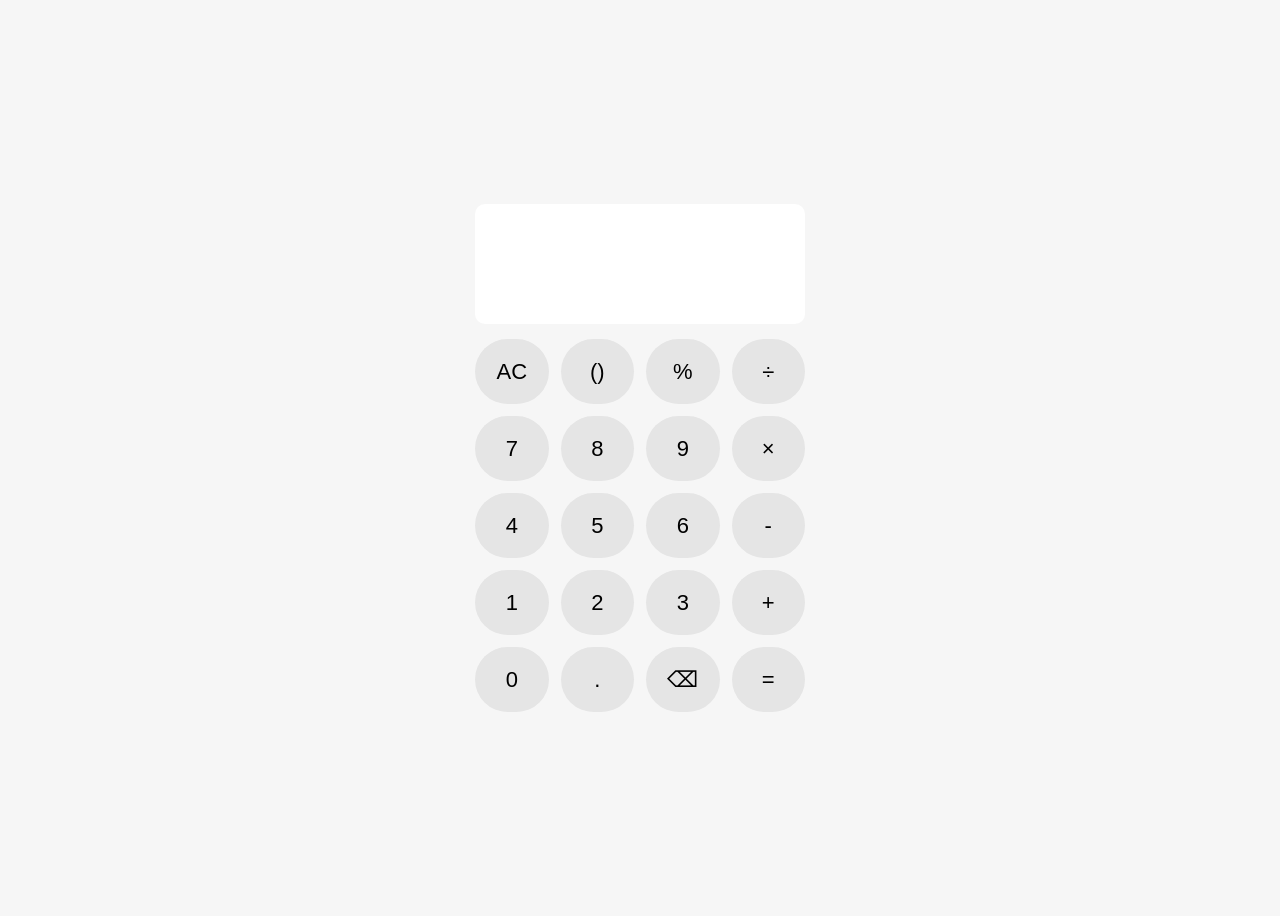
==== Calculator/calculator.html @ c0179ba5 "My Taska" ====
<!DOCTYPE html>
<html lang="en">

<head>
    <meta charset="UTF-8">
    <meta name="viewport" content="width=device-width, initial-scale=1.0">
    <title>Calculator </title>
    <style>
        body {
            background: #F6F6F6;
            font-family: sans-serif;
            display: flex;
            justify-content: center;
            align-items: center;
            height: 100vh;
        }

        .calculator {
            width: 330px;
        }

        .screen {
            width: 100%;
            height: 120px;
            font-size: 36px;
            text-align: right;
            border: none;
            outline: none;
            background: white;
            padding: 20px;
            box-sizing: border-box;
            border-radius: 10px;
        }

        .keys {
            margin-top: 15px;
            display: grid;
            grid-template-columns: repeat(4, 1fr);
            gap: 12px;
        }

        .btn {
            height: 65px;
            font-size: 22px;
            border: none;
            border-radius: 50px;
            background: #E5E5E5;
            cursor: pointer;
        }

        .equal {
            background: #535353;
            color: white;
        }

        .zero {
            grid-column: span 1;
        }

        .back {
            font-size: 20px;
        }
    </style>
</head>

<body>
    <div class="calculator">
        <input type="text" class="screen" disabled>

        <div class="keys">
            <button class="btn">AC</button>
            <button class="btn">()</button>
            <button class="btn">%</button>
            <button class="btn">÷</button>

            <button class="btn">7</button>
            <button class="btn">8</button>
            <button class="btn">9</button>
            <button class="btn">×</button>

            <button class="btn">4</button>
            <button class="btn">5</button>
            <button class="btn">6</button>
            <button class="btn">-</button>

            <button class="btn">1</button>
            <button class="btn">2</button>
            <button class="btn">3</button>
            <button class="btn">+</button>

            <button class="btn ">0</button>
            <button class="btn">.</button>
            <button class="btn">⌫</button>
            <button class="btn">=</button>
        </div>
    </div>
    <script>
        let screen = document.querySelector(".screen");
        let buttons = document.querySelectorAll(".btn");

        let input = "";

        buttons.forEach(btn => {
            btn.addEventListener("click", () => {
                let value = btn.innerText;

                if (value === "AC") {
                    input = ""
                    screen.value = "0";
                    return;
                }
                if (value === "⌫") {
                    input = input.slice(0, -1);
                    screen.value = input;
                    return;
                }
               
                if (value === "=") {
                    let calculation = input
                        .split("×").join("*")
                        .split("÷").join("/")
                        .split("%").join("%");
                    let result = eval(calculation);
                    screen.value = result;

                    return;
                }

                if (value==="()") {
                  
                    
                    screen.value=input
                }  
                input += value;
                screen.value = input;
            });
        });
    </script>
</body>

</html>
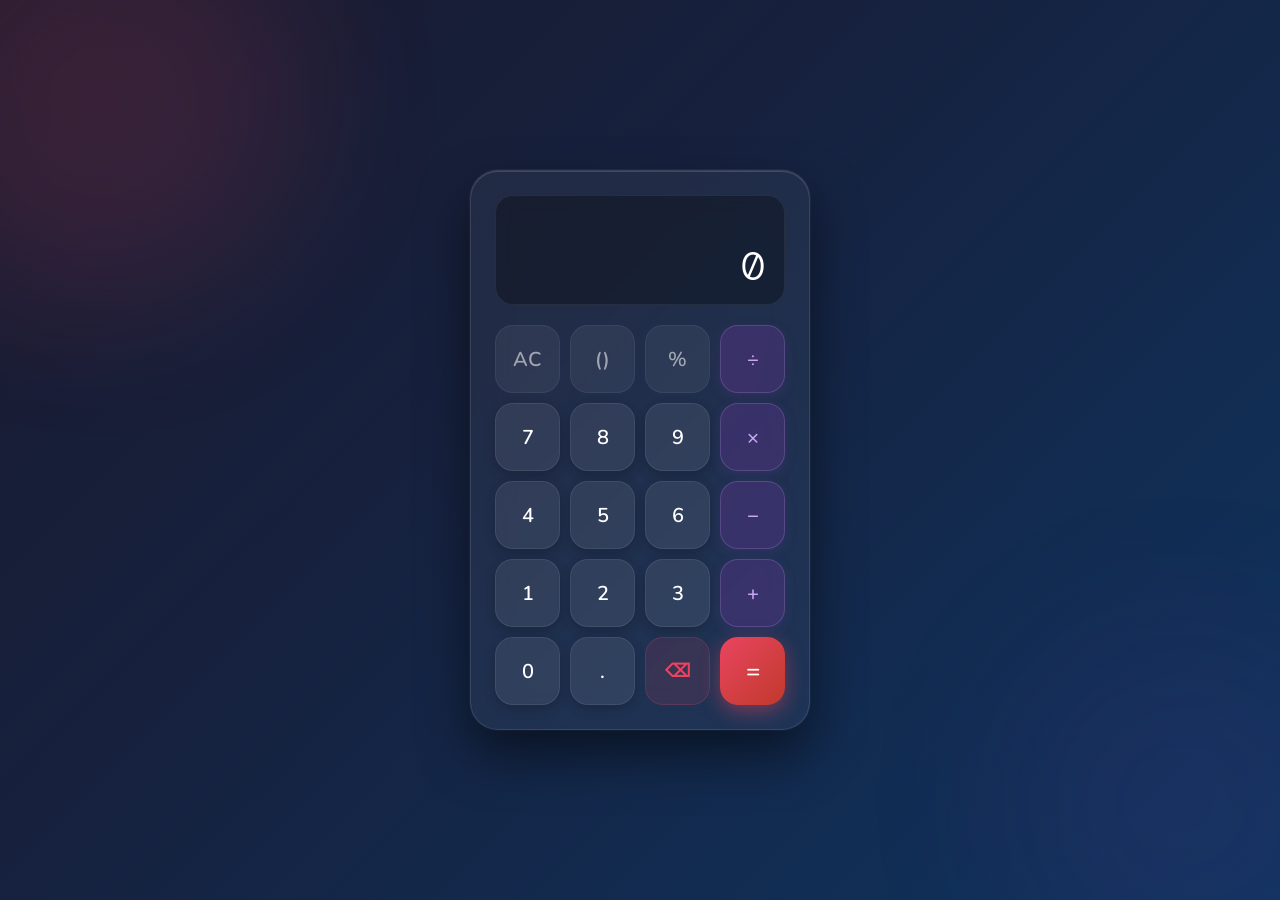
==== commit 8506885c: "All Projects" ====
--- a/Calculator/calculator.html
+++ b/Calculator/calculator.html
@@ -1,141 +1,363 @@
 <!DOCTYPE html>
 <html lang="en">
-
 <head>
     <meta charset="UTF-8">
     <meta name="viewport" content="width=device-width, initial-scale=1.0">
-    <title>Calculator </title>
+    <title>Calculator</title>
+    <link href="https://fonts.googleapis.com/css2?family=DM+Mono:wght@300;400;500&family=Nunito:wght@300;400;600&display=swap" rel="stylesheet">
     <style>
+        * { margin: 0; padding: 0; box-sizing: border-box; }
+
         body {
-            background: #F6F6F6;
-            font-family: sans-serif;
+            min-height: 100vh;
             display: flex;
             justify-content: center;
             align-items: center;
-            height: 100vh;
+            font-family: 'Nunito', sans-serif;
+            background: linear-gradient(135deg, #1a1a2e 0%, #16213e 40%, #0f3460 100%);
+            overflow: hidden;
+        }
+
+        /* Animated background blobs */
+        body::before, body::after {
+            content: '';
+            position: fixed;
+            border-radius: 50%;
+            filter: blur(80px);
+            opacity: 0.15;
+            animation: float 8s ease-in-out infinite;
+        }
+        body::before {
+            width: 400px; height: 400px;
+            background: #e94560;
+            top: -100px; left: -100px;
+        }
+        body::after {
+            width: 350px; height: 350px;
+            background: #0f3460;
+            bottom: -80px; right: -80px;
+            animation-delay: -4s;
+            background: #533483;
+        }
+        @keyframes float {
+            0%, 100% { transform: translate(0, 0) scale(1); }
+            50% { transform: translate(30px, 20px) scale(1.05); }
         }
 
         .calculator {
-            width: 330px;
+            width: 340px;
+            background: rgba(255, 255, 255, 0.05);
+            backdrop-filter: blur(20px);
+            -webkit-backdrop-filter: blur(20px);
+            border: 1px solid rgba(255, 255, 255, 0.1);
+            border-radius: 28px;
+            padding: 24px;
+            box-shadow:
+                0 25px 50px rgba(0,0,0,0.5),
+                0 0 0 1px rgba(255,255,255,0.05),
+                inset 0 1px 0 rgba(255,255,255,0.15);
+            position: relative;
+            z-index: 10;
+        }
+
+        /* Screen */
+        .screen-wrapper {
+            background: rgba(0,0,0,0.3);
+            border-radius: 18px;
+            padding: 16px 20px 12px;
+            margin-bottom: 20px;
+            border: 1px solid rgba(255,255,255,0.07);
+            min-height: 110px;
+            display: flex;
+            flex-direction: column;
+            justify-content: flex-end;
+            align-items: flex-end;
+        }
+
+        .expression {
+            font-family: 'DM Mono', monospace;
+            font-size: 13px;
+            color: rgba(255,255,255,0.35);
+            min-height: 20px;
+            word-break: break-all;
+            text-align: right;
+            margin-bottom: 6px;
         }
 
         .screen {
-            width: 100%;
-            height: 120px;
-            font-size: 36px;
+            font-family: 'DM Mono', monospace;
+            font-size: 40px;
+            font-weight: 300;
+            color: #ffffff;
             text-align: right;
+            background: none;
             border: none;
             outline: none;
-            background: white;
-            padding: 20px;
-            box-sizing: border-box;
-            border-radius: 10px;
-        }
-
+            width: 100%;
+            letter-spacing: -1px;
+        }
+
+        /* Keys */
         .keys {
-            margin-top: 15px;
             display: grid;
             grid-template-columns: repeat(4, 1fr);
-            gap: 12px;
+            gap: 10px;
         }
 
         .btn {
-            height: 65px;
-            font-size: 22px;
+            height: 68px;
+            font-size: 20px;
+            font-family: 'Nunito', sans-serif;
+            font-weight: 600;
             border: none;
-            border-radius: 50px;
-            background: #E5E5E5;
+            border-radius: 18px;
             cursor: pointer;
-        }
-
-        .equal {
-            background: #535353;
+            transition: all 0.12s ease;
+            position: relative;
+            overflow: hidden;
+            letter-spacing: 0;
+        }
+
+        .btn::after {
+            content: '';
+            position: absolute;
+            inset: 0;
+            background: white;
+            opacity: 0;
+            transition: opacity 0.1s;
+            border-radius: inherit;
+        }
+
+        .btn:active::after { opacity: 0.15; }
+        .btn:active { transform: scale(0.94); }
+
+        /* Number buttons */
+        .btn-num {
+            background: rgba(255,255,255,0.08);
+            color: #ffffff;
+            border: 1px solid rgba(255,255,255,0.08);
+            box-shadow: 0 4px 12px rgba(0,0,0,0.2);
+        }
+        .btn-num:hover { background: rgba(255,255,255,0.14); }
+
+        /* Operator buttons */
+        .btn-op {
+            background: rgba(83, 52, 131, 0.5);
+            color: #c9a9f5;
+            border: 1px solid rgba(201, 169, 245, 0.2);
+            box-shadow: 0 4px 12px rgba(83,52,131,0.3);
+        }
+        .btn-op:hover { background: rgba(83, 52, 131, 0.7); }
+
+        /* Function buttons (AC, (), %) */
+        .btn-fn {
+            background: rgba(255,255,255,0.06);
+            color: rgba(255,255,255,0.55);
+            border: 1px solid rgba(255,255,255,0.06);
+        }
+        .btn-fn:hover { background: rgba(255,255,255,0.12); }
+
+        /* Equals button */
+        .btn-eq {
+            background: linear-gradient(135deg, #e94560, #c0392b);
             color: white;
-        }
-
-        .zero {
-            grid-column: span 1;
-        }
-
-        .back {
-            font-size: 20px;
+            border: none;
+            box-shadow: 0 6px 20px rgba(233,69,96,0.45);
+            font-size: 24px;
+        }
+        .btn-eq:hover { box-shadow: 0 8px 24px rgba(233,69,96,0.6); }
+
+        /* Backspace */
+        .btn-back {
+            background: rgba(233,69,96,0.12);
+            color: #e94560;
+            border: 1px solid rgba(233,69,96,0.2);
+            font-size: 18px;
+        }
+        .btn-back:hover { background: rgba(233,69,96,0.22); }
+
+        .error-shake {
+            animation: shake 0.35s ease;
+        }
+        @keyframes shake {
+            0%,100% { transform: translateX(0); }
+            20% { transform: translateX(-6px); }
+            40% { transform: translateX(6px); }
+            60% { transform: translateX(-4px); }
+            80% { transform: translateX(4px); }
+        }
+
+        .result-pop {
+            animation: pop 0.2s ease;
+        }
+        @keyframes pop {
+            0% { transform: scale(1); }
+            50% { transform: scale(1.04); }
+            100% { transform: scale(1); }
         }
     </style>
 </head>
-
 <body>
     <div class="calculator">
-        <input type="text" class="screen" disabled>
-
+        <div class="screen-wrapper">
+            <div class="expression" id="expression"></div>
+            <input type="text" class="screen" id="screen" disabled value="0">
+        </div>
         <div class="keys">
-            <button class="btn">AC</button>
-            <button class="btn">()</button>
-            <button class="btn">%</button>
-            <button class="btn">÷</button>
-
-            <button class="btn">7</button>
-            <button class="btn">8</button>
-            <button class="btn">9</button>
-            <button class="btn">×</button>
-
-            <button class="btn">4</button>
-            <button class="btn">5</button>
-            <button class="btn">6</button>
-            <button class="btn">-</button>
-
-            <button class="btn">1</button>
-            <button class="btn">2</button>
-            <button class="btn">3</button>
-            <button class="btn">+</button>
-
-            <button class="btn ">0</button>
-            <button class="btn">.</button>
-            <button class="btn">⌫</button>
-            <button class="btn">=</button>
+            <button class="btn btn-fn" data-val="AC">AC</button>
+            <button class="btn btn-fn" data-val="()">()</button>
+            <button class="btn btn-fn" data-val="%">%</button>
+            <button class="btn btn-op" data-val="÷">÷</button>
+
+            <button class="btn btn-num" data-val="7">7</button>
+            <button class="btn btn-num" data-val="8">8</button>
+            <button class="btn btn-num" data-val="9">9</button>
+            <button class="btn btn-op" data-val="×">×</button>
+
+            <button class="btn btn-num" data-val="4">4</button>
+            <button class="btn btn-num" data-val="5">5</button>
+            <button class="btn btn-num" data-val="6">6</button>
+            <button class="btn btn-op" data-val="-">−</button>
+
+            <button class="btn btn-num" data-val="1">1</button>
+            <button class="btn btn-num" data-val="2">2</button>
+            <button class="btn btn-num" data-val="3">3</button>
+            <button class="btn btn-op" data-val="+">+</button>
+
+            <button class="btn btn-num" data-val="0">0</button>
+            <button class="btn btn-num" data-val=".">.</button>
+            <button class="btn btn-back" data-val="⌫">⌫</button>
+            <button class="btn btn-eq" data-val="=">=</button>
         </div>
     </div>
+
     <script>
-        let screen = document.querySelector(".screen");
-        let buttons = document.querySelectorAll(".btn");
-
-        let input = "";
+        const screen = document.getElementById('screen');
+        const expression = document.getElementById('expression');
+        const buttons = document.querySelectorAll('.btn');
+
+        let input = '';
+        let justCalculated = false;
+
+        function countChar(str, ch) {
+            return str.split(ch).length - 1;
+        }
+
+        function updateScreen(val) {
+            screen.value = val || '0';
+        }
+
+        function handleInput(value) {
+            // After = pressed, starting a new number resets; operator continues
+            if (justCalculated) {
+                const isOperator = ['÷','×','+','-','%'].includes(value);
+                if (!isOperator && value !== '.') {
+                    input = '';
+                }
+                justCalculated = false;
+            }
+
+            if (value === 'AC') {
+                input = '';
+                expression.textContent = '';
+                updateScreen('0');
+                return;
+            }
+
+            if (value === '⌫') {
+                input = input.slice(0, -1);
+                updateScreen(input);
+                return;
+            }
+
+            if (value === '()') {
+                // Smart bracket: open if unclosed parens <= 0 or last char is operator/open
+                const opens = countChar(input, '(');
+                const closes = countChar(input, ')');
+                const lastChar = input.slice(-1);
+                if (opens === closes || lastChar === '(' || lastChar === '' || ['+','-','×','÷','%'].includes(lastChar)) {
+                    input += '(';
+                } else {
+                    input += ')';
+                }
+                updateScreen(input);
+                return;
+            }
+
+            if (value === '=') {
+                if (!input) return;
+                try {
+                    // Auto-close unclosed parens
+                    let expr = input;
+                    const opens = countChar(expr, '(');
+                    const closes = countChar(expr, ')');
+                    for (let i = 0; i < opens - closes; i++) expr += ')';
+
+                    // Replace display symbols
+                    let calc = expr
+                        .replace(/×/g, '*')
+                        .replace(/÷/g, '/')
+                        .replace(/−/g, '-');
+
+                    let result = Function('"use strict"; return (' + calc + ')')();
+
+                    // Handle floating point display
+                    if (!isFinite(result)) throw new Error('Math error');
+                    result = parseFloat(result.toFixed(10));
+
+                    expression.textContent = input + ' =';
+                    input = String(result);
+                    updateScreen(input);
+                    justCalculated = true;
+
+                    screen.classList.remove('result-pop');
+                    void screen.offsetWidth; // reflow
+                    screen.classList.add('result-pop');
+                } catch (e) {
+                    expression.textContent = input;
+                    screen.classList.remove('error-shake');
+                    void screen.offsetWidth;
+                    screen.classList.add('error-shake');
+                    updateScreen('Error');
+                    input = '';
+                }
+                return;
+            }
+
+            // Prevent double operators
+            const lastChar = input.slice(-1);
+            const isOp = ['÷','×','+','-'].includes(value);
+            const lastIsOp = ['÷','×','+','-'].includes(lastChar);
+            if (isOp && lastIsOp) {
+                input = input.slice(0, -1) + value;
+                updateScreen(input);
+                return;
+            }
+
+            // Prevent leading operator (except minus)
+            if (isOp && input === '' && value !== '-') return;
+
+            // Prevent double dot
+            const segments = input.split(/[+\-×÷%()]/);
+            const currentSegment = segments[segments.length - 1];
+            if (value === '.' && currentSegment.includes('.')) return;
+
+            input += value;
+            updateScreen(input);
+        }
 
         buttons.forEach(btn => {
-            btn.addEventListener("click", () => {
-                let value = btn.innerText;
-
-                if (value === "AC") {
-                    input = ""
-                    screen.value = "0";
-                    return;
-                }
-                if (value === "⌫") {
-                    input = input.slice(0, -1);
-                    screen.value = input;
-                    return;
-                }
-               
-                if (value === "=") {
-                    let calculation = input
-                        .split("×").join("*")
-                        .split("÷").join("/")
-                        .split("%").join("%");
-                    let result = eval(calculation);
-                    screen.value = result;
-
-                    return;
-                }
-
-                if (value==="()") {
-                  
-                    
-                    screen.value=input
-                }  
-                input += value;
-                screen.value = input;
+            btn.addEventListener('click', () => {
+                handleInput(btn.dataset.val);
             });
+        });
+
+        // Keyboard support
+        document.addEventListener('keydown', e => {
+        
+            if (e.key === '(' || e.key === ')') { handleInput('()'); return; }
+            if (map[e.key]) handleInput(map[e.key]);
         });
     </script>
 </body>
-
 </html>
